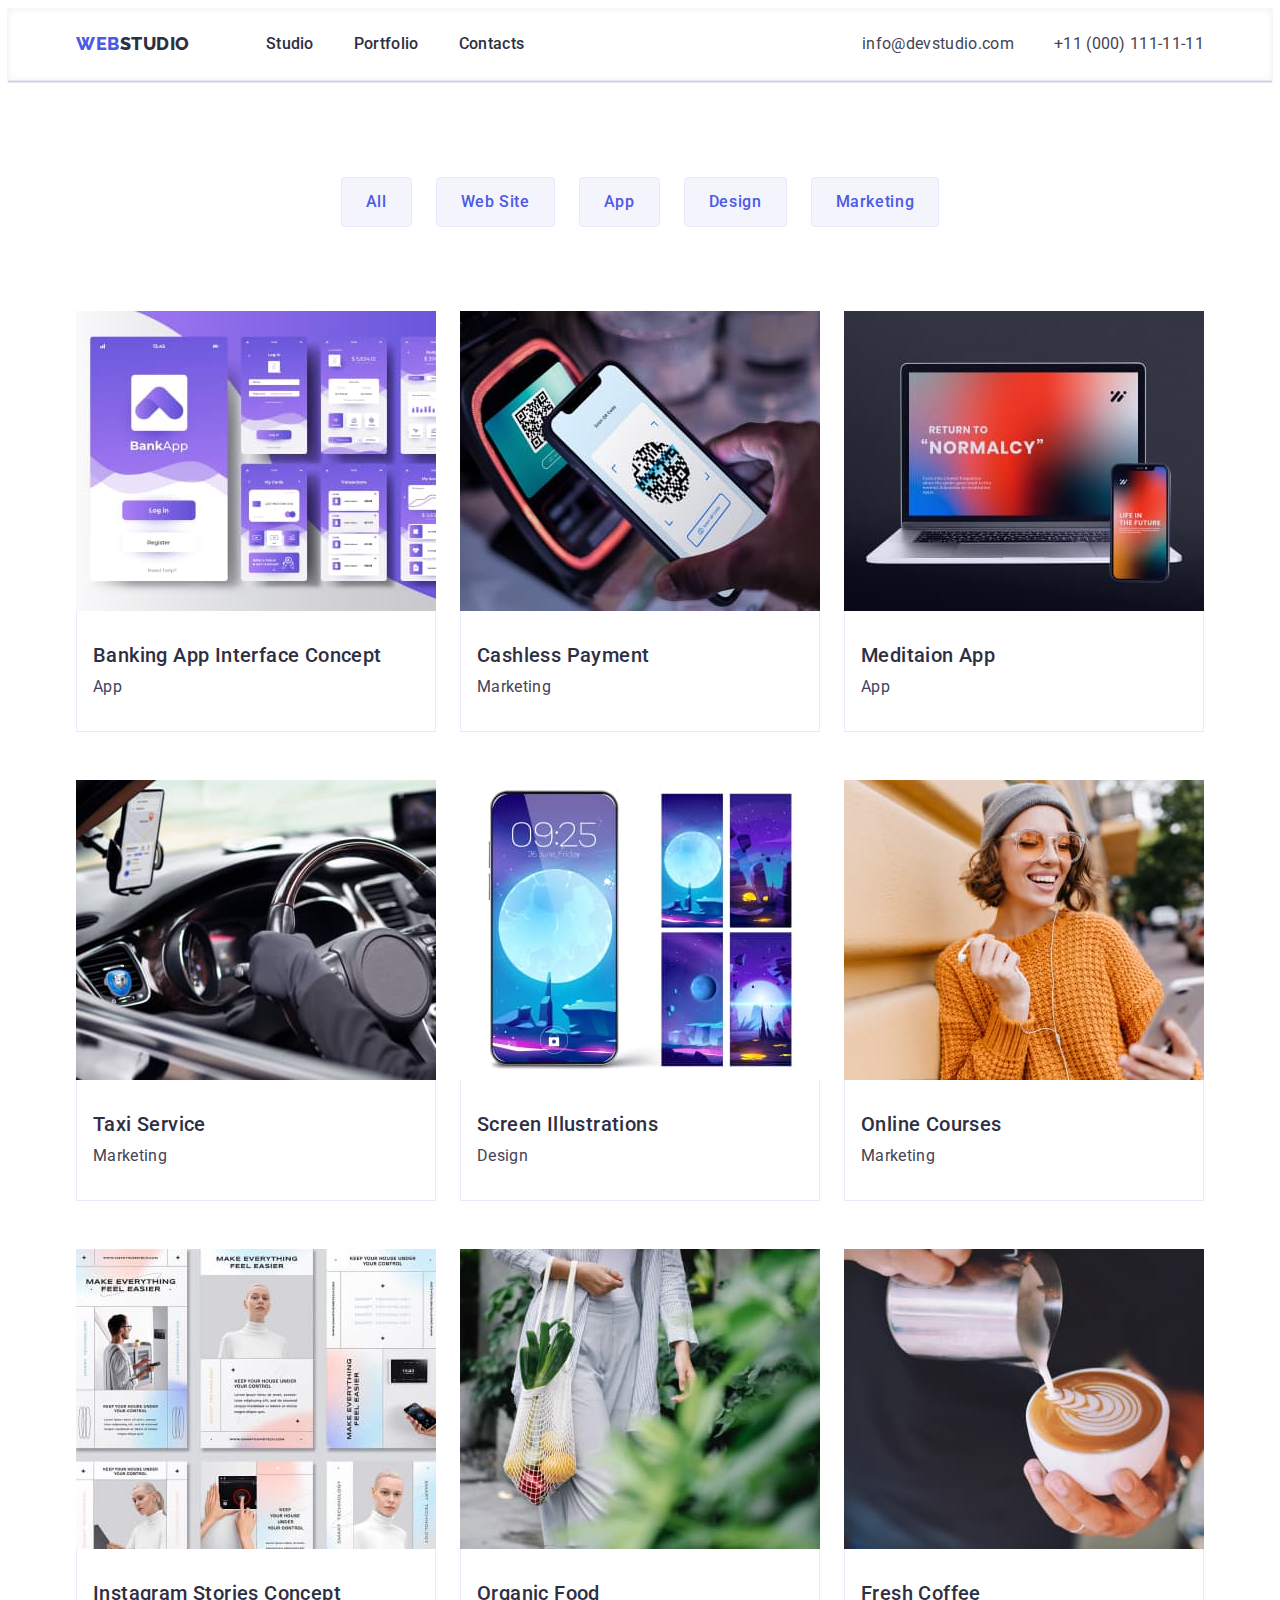
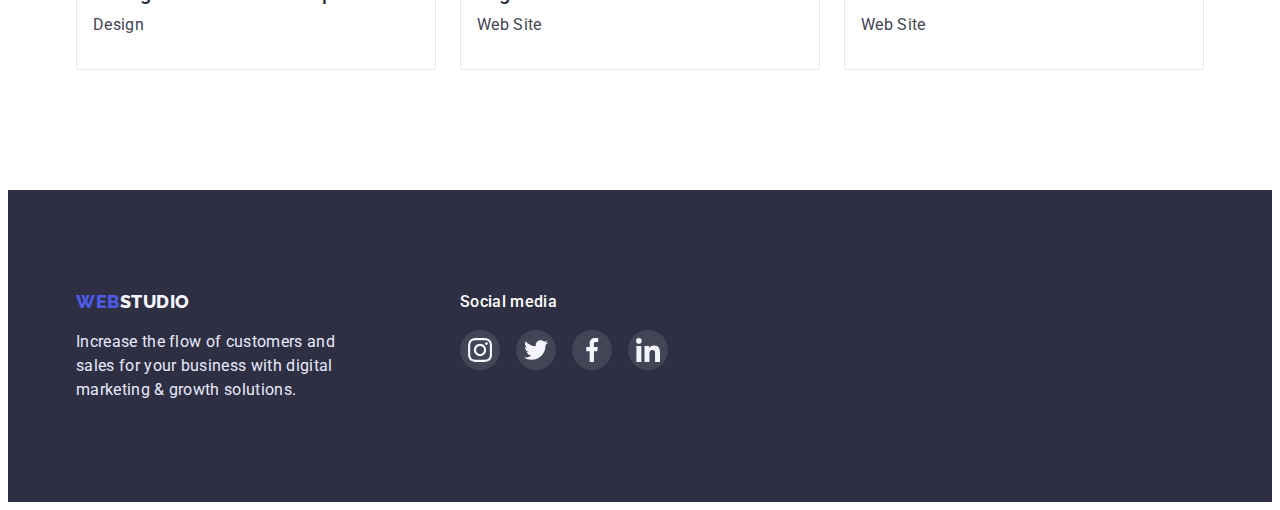
==== portfolio.html @ 464c11f9 "Initial commit" ====
<!DOCTYPE html>
<html lang="en">
<head>
    <meta charset="UTF-8">
    <meta http-equiv="X-UA-Compatible" content="IE=edge">
    <meta name="viewport" content="width=device-width, initial-scale=1.0">
    <title>Document</title>
    <link href="https://fonts.googleapis.com/css2?family=Raleway:wght@800&family=Roboto:wght@400;500;700;900&display=swap" rel="stylesheet">
    <link rel="stylesheet" 
     href="https://cdnjs.cloudflare.com/ajax/libs/modern-normalize/1.1.0/modern-normalize.min.css" 
     integrity="sha512-wpPYUAdjBVSE4KJnH1VR1HeZfpl1ub8YT/NKx4PuQ5NmX2tKuGu6U/JRp5y+Y8XG2tV+wKQpNHVUX03MfMFn9Q==" 
     crossorigin="anonymous" 
     referrerpolicy="no-referrer" />
    <link rel="stylesheet" href="./css/styles.css"/>

</head>
<body>
<!--Шапка-->
<header class="page-header">
   <div class="container main-header">

 <nav class="main-header" class="link">
    <a href="./portfolio.html" class="logo"><span class="accent">Web</span>Studio</a>
    <ul class="site-nav list">
      <li class="item"><a class="nav-link" href="./index.html">Studio</a></li>
      <li class="item"><a class="nav-link" href="Portfolio">Portfolio</a></li> 
      <li class="item"><a class="nav-link" href="Contacts">Contacts</a></li>
    </ul>
</nav>
<address class="address-link"> 
   <ul class="contact-link list">
        <li class="item"> <a href="mailto:info@devstudio.com" class="contact-link">info@devstudio.com</a> </li>
        <li class="item"> <a href="tel:+11(000)1111111" class="contact-link">+11 (000) 111-11-11</a> </li>
      </ul>
   </address>
   </div>
</header>
<main>
    
                      <!--Кнопки-ЗАГОЛОВОК-->

<section class="portfolio"> <h1 class="visually-hidden">Список послуг</h1>
<div class="container">
<ul class="buttons list">
    <li class="center-button"><button type="button" class="link-button">All</button></li> 
    <li class="center-button"><button type="button" class="link-button">Web Site</button></li>
    <li class="center-button"><button type="button" class="link-button">App</button></li>
    <li class="center-button"><button type="button" class="link-button">Design</button></li>
    <li class="center-button"><button type="button" class="link-button">Marketing</button></li>
</ul>




                      <!--Головне-->
    
            
   <ul class="flex-container list">
     <li class="flex-element">
        <a class="portfolio-link link" href=""><img src="./images/portfolio/img(1).jpg" alt="кар" width="360">
         
      <div class="pecture-portfolio">
         <h2 class="section-title">Banking App Interface Concept</h2>
          <p class="section-text">App</p>
      </div>
        </a>
    </li>
     <li class="flex-element"> 
        <a class="portfolio-link link" href=""><img src="./images/portfolio/img(2).jpg" alt="диз" width="360">
       
      <div class="pecture-portfolio">
         <h2 class="section-title">Cashless Payment</h2>
        <p class="section-text">Marketing</p>
      </div>
        </a>
    </li>
    <li class="flex-element"> 
        <a class="portfolio-link link" href=""><img src="./images/portfolio/img(3).jpg" alt="дод" width="360"> 
       
      <div class="pecture-portfolio">
         <h2 class="section-title">Meditaion App</h2>
        <p class="section-text">App</p>
      </div>
        </a>
    </li>
     <li class="flex-element"> 
        <a class="portfolio-link link" href=""><img src="./images/portfolio/img(4).jpg" alt="мар" width="360">
       
      <div class="pecture-portfolio">
         <h2 class="section-title">Taxi Service</h2>
        <p class="section-text">Marketing</p>
      </div>
        </a>
     </li>
     <li class="flex-element">
        <a class="portfolio-link link" href=""><img src="./images/portfolio/img(5).jpg" alt="дод" width="360">
       
      <div class="pecture-portfolio">
         <h2 class="section-title">Screen Illustrations</h2>
        <p class="section-text">Design</p>
      </div>
        </a>
     </li>
     <li class="flex-element">
       <a class="portfolio-link link" href=""><img src="./images/portfolio/img(6).jpg" alt="веб" width="360">
        
      <div class="pecture-portfolio">
         <h2 class="section-title">Online Courses</h2>
        <p class="section-text">Marketing</p>
      </div>
        </a>
     </li>
     <li class="flex-element">
        <a class="portfolio-link link" href=""><img src="./images/portfolio/img(7).jpg" alt="диз" width="360">
       
      <div class="pecture-portfolio">
         <h2 class="section-title">Instagram Stories Concept</h2>
        <p class="section-text">Design</p>
      </div>
        </a>
     </li>
     <li class="flex-element">
        <a class="portfolio-link link" href=""><img src="./images/portfolio/img(8).jpg" alt="мар" width="360">
        
      <div class="pecture-portfolio">
         <h2 class="section-title">Organic Food</h2>
         <p class="section-text">Web Site</p>
      </div>
      </a>
     </li>
     <li class="flex-element">
      <a class="portfolio-link link" href=""><img src="./images/portfolio/img(9).jpg" alt="дод" width="360">
        
      <div class="pecture-portfolio">
         <h2 class="section-title">Fresh Coffee</h2>
         <p class="section-text">Web Site</p>
      </div>
     </a>
     </li>
   </ul>
</section>
</div>
</main>

<!--Футер--> 
<footer class="footer">
  <div class="foot-tex container">
    <div>
    <a href="./portfolio.html" class="logo"><span class="accent">Web</span><span class="logo-footer">Studio</span></a>
    <p class="footer-text">Increase the flow of customers and sales for your business with digital marketing 
        & growth solutions.</p>
      </div>

      <div class="container-footer">
        <p class="text-socials">Social media</p>
        <ul class="socials-list-footer">
            <li class="socials-footer">
                <a class="socials-link-footer" href="">
                    <svg class="icon-footer">
                        <use href="./images/icons.svg#icon-instagramf"></use>
                    </svg>
                </a>
            </li>
            <li class="socials-footer">
                <a class="socials-link-footer" href="">
                    <svg class="icon-footer">
                        <use href="./images/icons.svg#icon-twitterf"></use>
                    </svg>
                </a>
            </li>
            <li class="socials-footer">
                <a class="socials-link-footer" href="">
                    <svg class="icon-footer">
                        <use href="./images/icons.svg#icon-facebookf"></use>
                    </svg>
                </a>
            </li>
            <li class="socials-footer">
                <a class="socials-link-footer" href="">
                    <svg class="icon-footer">
                        <use href="./images/icons.svg#icon-linkedif"></use>
                    </svg>
                </a>
            </li>
        </ul>
      </div>

</footer>
</body>
</html>
---- css/styles.css ----
/* Стилі для STUDIO*/

/* колір основного тексту  #434455 */
/* колір другорядного тексту #2E2F42 */
/* білий текст #FFFFFF */
/* акцент #4D5AE5 */
/* колір фону макету там де контакти #FFFFFF */
/* колір фону #F4F4FD */
/* колір фону там де кнопка/футер #2E2F42 */
/* другорядний колір фону макету/фотокартки #F4F4FD */
/* лого #F4F4FD */
/* лого #4D5AE5 */
/* лого #2E2F42 */
/* text-footer*/
/* customers-color */
/* колір основного тексту #2E2F42 */
/* колір другорядного тексту #434455 */
/* колір фону макету #FFFFFF */
/* footer #2E2F42 */  
/* білий текст #E7E9FC */
/* logo #F4F4FD */
/* кнопка активна #404BBF */
/* неактивна кнопка #4D5AE5 */
:root {
    --primary-text-color: #434455;
    --title-text-color: #2E2F42;
    --accent-color: #4D5AE5;
    --text-white-color: #FFFFFF;
    --secondary-fond-color: #2E2F42;
    --secondary-color-photocard: #F4F4FD;
    --text-color-footer: #E7E9FC;
    --customers-color: #8E8F99;
    
    --main-color-text: #2E2F42;
    --color-secondary-text: #434455;
    --color-maket: #FFFFFF;
    --color-footer: #2E2F42;
    --color-button-active: #404BBF;
}

img{
    display: block;
    max-width: 100%;
    height: auto;
}

* {box-sizing: border-box;
}




.list {
    padding: 0; 
    margin: 0;  
    list-style: none;
   }



p,
h1,
h2,
h3,
h4,
ul {
 margin-top: 0;
 margin-bottom: 0;
}


.page-header {
    border-bottom: 1px solid #e7e9fc;
    box-shadow: inset 0px 1px 6px 0px rgba(46, 47, 66, 0.08), 
                      0px 1px 1px 0px rgba(46, 47, 66, 0.16),
                      0px 2px 1px 0px  rgba(46, 47, 66, 0.08);
}

.main-header {
    display: flex;
    align-items: center;
}





.container {
   margin-left: auto;
    margin-right: auto;
    width: 1158px;
    padding-left: 15px;
    padding-right: 15px;
     }
  


body {
font-size: 16px;   
background-color: var(--text-white-color);
color: var(--secondary-fond-color);
font-family: Roboto, sans-serif;
}

/* logo */

.logo {
    font-family: 'Raleway';
    font-weight: 800;
    font-size: 18px;
    line-height: 1.33;
    letter-spacing: 0.03em;
    text-transform: uppercase;
    color:var(--title-text-color); 
    text-decoration: none; 
    margin-right: 76px;
    }


/* nav-link*/
.nav-link .curent{
    color: #404BBF;
}
.current::after {

    content: "";
    position: absolute;
    display: block;
    left: 0;
    bottom: -1px;
    height: 4px;
    width: 100%;
    border-radius: 2px;
    background-color: #404BBF;
}

.nav-link{

    font-weight: 500;
    line-height: 1.5;
    letter-spacing: 0.02em;
    color: var(--secondary-fond-color);
    text-decoration: none;
    display: flex;
    padding-top: 24px;
    padding-bottom: 24px;
    display: block;
    font-size: 16px;
  }
     .nav-link.curent{
        color: #404BBF;
     }
                

 .site-nav .item{

 }

 .site-nav {         /* в ряд*/
    display: flex; 
    gap: 40px;                       
}


/*.site-nav .item:last-child { 
    margin-right: 0;
    } */

 .site-nav li {
      /* відстань між ними*/
        }

  /* .site-nav .item:not(:last-child) {
    margin-right: 40px; }   */
     
  
   .site-nav  .item + .item {

   }



   .contact-link .item + .item {
    margin-left: 40px;
   }


   .photo-card{
    display: flex;
    gap: 24px;
   }

   .work-card{
   display: flex;
   gap: 24px;
    }

    












    .nav-link:hover{
     color:#404BBF;
       }
    .nav-link:focus{
        color:#404BBF;

    }  

/* contact-link */

.contact-link {
    line-height: 1.5;
    letter-spacing: 0.02em;
    color: var(--primary-text-color);
    text-decoration: none;
    display: flex;
    margin-left: auto;
   }

   .address-link{
    display: flex;
    margin-left: auto;
    font-style: normal;
   }



   .contact-link:hover{
   color: #404BBF;
   }
 
   /* Hero */  

   .hero-title {
    font-weight: 700;
    font-size: 56px;
    line-height: 1.07; 
    letter-spacing: 0.02em;
    color: var(--text-white-color);
    max-width: 496px;
    margin: 0 auto;
    } 

   .hero {
    text-align: center;
    margin-top: 0;
   ; 
     
    max-width: 1440px;
    margin-left: auto;
    margin-right: auto;
    padding: 188px 0;
     
    background-image: linear-gradient(
      to right, 
      rgba(46, 47, 66, 0.7), 
      rgba(46, 47, 66, 0.7)
    ),  
     url(../images/people-office\(1\).jpg);
     background-color:var(--title-text-color);
    background-size: cover;
    background-position: center;
    background-repeat: no-repeat;
   }

 
   .business{
    width: 1158px;
    margin: 0 auto;
    padding-left: 15px;
    padding-right: 15px;
   }





      /* Button */
   
    .button.primary {
    text-align: center;
    font-size: 16px;
    font-family: Roboto, sans-serif;
    color: var(--text-white-color);
    background-color: var(--accent-color);
    border-radius: 4px;
    padding: 16px 32px;
    border: 1px solid transparent;
    margin-top: 48px;
    box-shadow: 0px 4px 4px rgba(0, 0, 0, 0.15); 
    line-height: 1.5;
    letter-spacing: 0.04em;
    cursor: pointer;
    font-weight: 500;
    }
   

.button.primary:hover,
.button.primary:focus{
   background-color:#404BBF;
   color: #FFFFFF;
}
    

.buttons{
        display: flex;
        justify-content: center;
        gap: 24px;
}




    
.poitner{
    cursor: pointer;
}




     /* Section */

       

    .strategy{
        display: flex;
        gap: 24px;
    }

.right{
    width: 264px;
}

 
   
   .right::before{
    display: block;
    content:"";
   height: 112px;
   outline: 1px;
   background-color:#F4F4FD;
   border-radius: 4px;
   background-repeat: no-repeat;
   background-position: center;
   margin-bottom: 8px;
 }
 .icon-vector::before{
    background-image: url(../images/group.svg.svg);
 }
.icon-cloc::before{
    background-image: url(../images/clock.svg.svg);
}
.icon-diagram::before{
    background-image: url(../images/diagram.svg.svg);
}
.icon-astronaut::before{
    background-image: url(../images/astronaut.svg.svg);
}




.advantages{
    padding-top: 120px;
    padding-bottom: 120px;
}


.we-doing{
    padding-bottom: 120px;
}


.section-team{
    top: 1548px;
    background:var(--secondary-color-photocard);
    padding-top: 120px;
    padding-bottom: 120px;
     }







    .visually-hidden{

    position: absolute;
    white-space: nowrap;
    width: 1px;
    height: 1px;
    overflow: hidden;
    border: 0;
    padding: 0;
    clip: rect(0 0 0 0);
    clip-path: inset(50%);
    margin: -1px

    }

.section{
padding-top: 120px;
padding-bottom: 120px;
}
  
.section.no-padding{
    padding-top: 0;
    padding-bottom: 0;
}

    .section-text{
    line-height: 1.5;
    letter-spacing: 0.02em;
     color: var(--primary-text-color);   
    }

    .section-title{
        margin-bottom: 8px;
        font-weight: 500;
        font-size: 20px;
        line-height: 1.2;
        letter-spacing: 0.02em;
        text-transform: capitalize;
        color: var(--secondary-fond-color);   
        }

      /* Work-list*/ 

    .work-list{
        margin-top: 0;
        margin-bottom: 72px;
        font-weight: 700;
        font-size: 36px;
        line-height: 1.1;
        text-align: center;
        letter-spacing: 0.02em;
        text-transform: capitalize;
        color: var(--secondary-fond-color);

         }
        

     .section-personnel{
        background-color: #FFFFFF;
        flex-basis: calc((100% - 72px) / 4 );
        border-radius: 0px 0px 4px 4px;

     }


      .letter-staff{
        margin-top: 0;
        margin-bottom: 8px;
        font-weight: 500;
        font-size: 20px;
        line-height: 1.2;
        text-align: center;
        letter-spacing: 0.02em;
        color: var(--secondary-fond-color);
                }
                
        .specialty-section{
        margin-top: 0;
        margin-bottom: 8px;
        font-weight: 400;
        font-size: 16px;
        line-height: 1.5;
        text-align: center;
        letter-spacing: 0.02em;
             }



           .title{
            font-size: 36px;
            line-height: 1.11;
            letter-spacing: 0.02em;
            text-transform: capitalize;
            text-align: center;
            margin-bottom: 72px;
            ;
            color:var(--main-color-text);
           }
              .customers-list{
              font-style: normal;
              letter-spacing: 0.2em;
              color: var(--customers-color);
              list-style: none;
              display: flex;
              gap: 24px;
              justify-content: space-between;
              align-items: center;
              padding-left: 0px;
            } 
           .information-company{
            display: flex;
            align-items: center;
            justify-content: center;
            width: 168px;
            height: 88px;
            border: 1px solid var(--customers-color);
            color: var(--customers-color);
            border-radius: 4px;
           } 
           .information-company:hover,
           .information-company:focus{
           border-color:var(--color-button-active);   
           color:var(--color-button-active);
           }
            
            .icons-company{
            fill:currentColor;
            height: 56px;
            width: 104px;
           }
             
            .customers-item{
            width: 168px;
            height: 88px;
           }     
           .customers{
            padding-top: 120px;
            padding-bottom: 120px;
           }
    
            /* Footer */

           .footer {
            display: flex;
            background-color:var(--color-footer);
            padding: 100px 0px;
             }

            .accent{
                color:var(--accent-color);  
              }

              .logo-footer{
                margin-top: 0;
                color:var(--secondary-color-photocard);
            }

    .footer-text {
        margin-top: 0;
        margin-bottom: 0;
        line-height: 1.5;
        letter-spacing: 0.02em;
        width: 264px;
        height: 72px;
        box-sizing: content-box;  
                color:var(--text-color-footer);
                margin-top: 16px;
                  } 

   /* socials footer */ 
   .text-socials{
    font-size: 16px; 
    line-height: 1.5;
    font-weight: 500;
    letter-spacing: 0.02em;
    color: var(--text-white-color);
    margin-bottom: 16px;
   }
    
   .container-footer{
    width: 208px;
    margin-left: 120px;
   }
   
   .foot-tex{
    display:flex;
   }
              .socials-footer{
                    width: 40px;
                    height: 40px;
                  } 
                  
             .socials-list-footer{
              margin: 0;
              padding: 0;
              display: flex;
              gap: 16px;
              list-style: none;
             }

             .icon-footer{
                width: 24px;
                height: 24px;
                fill:var(--secondary-color-photocard)
             }


             .socials-link-footer{
                display: flex;
                align-items: center;
                justify-content: center;
               width: 100%;
               height: 100%;
               background-color: rgba(255, 255, 255, 0.1);
               border-radius: 50%;
              
             } 
             .socials-link-footer:focus{
                background-color: rgba(49, 208, 170, 1);
             }
             .socials-link-footer:hover{
               background-color: rgba(49, 208, 170, 1);
             }
                
            

    .pecture-bottom  {
        padding-bottom: 32px;
        padding-top: 32px;
        padding-right: 16px;
        padding-left: 16px;
    }           
                
     .pecture-portfolio {
        padding-bottom: 32px;
        padding-top: 32px;
        padding-right: 16px;
        padding-left: 16px;
        border-left: 1px solid #E7E9FC;
        border-right: 1px solid #E7E9FC; 
        border-bottom: 1px solid #E7E9FC;  ;
     }
 
      /* section */
                     
      .team-list{
        margin-left: auto;
        margin-right: auto;
      }

      



       /* Social */
     .socials-list{
        display: flex;
        gap: 24px;
        list-style: none;
        justify-content: center;
        padding-left: 0px;
     }



     .socials-item{
       width: 40px;
       height: 40px;
     }

     .socials-link{
        display:flex;
        align-items: center;
        justify-content: center;
      width: 100%;
      height: 100%;
      background-color: var(--accent-color);
      border-radius: 50%;
     }
      .socials-link:hover {
       background-color:#404BBF;
      }
      .socials-link:focus {
        background-color: #404BBF;
      }

     .socials-icon{
      width: 16px;
      height: 16px;
      fill: var(--secondary-color-photocard);
     }


.link-button{
font-family: Roboto, sans-serif;
font-size: 16px;
font-style: normal;
font-weight: 500;
line-height: 1.5;
letter-spacing: 0.04em;
background-color: #F4F4FD;
color: #4D5AE5;
border-radius: 4px;
padding: 12px 24px;
border: 1px solid #e7e9fc; 
cursor: pointer;

}

.portfolio-link:hover, 
.portfolio-link:focus{
    box-shadow: 0px 1px 6px rgb(46 47 66 / 8%),
                0px 1px 1px rgb(46 47 66 / 16%),
                0px 2px 1px rgb(46 47 66 / 8%);         
    } 
     
    .portfolio-link{
        display: block;
    }    

   .portfolio{
    padding-bottom: 120px;
    padding-top: 96px; 
} 

 
.flex-element:hover {
    box-shadow: 0px 2px 1px 0px rgba(46, 47, 66, 0.08),
                0px 1px 1px 0px rgba(46, 47, 66, 0.16),  
                0px 1px 6px 0px rgba(46, 47, 66, 0.08);
}

.flex-element:focus {
    box-shadow: 0px 2px 1px 0px rgba(46, 47, 66, 0.08),
                0px 1px 1px 0px rgba(46, 47, 66, 0.16),  
                0px 1px 6px 0px rgba(46, 47, 66, 0.08);
}


.flex-container {
display: flex;
padding: 0;
row-gap: 48px;
column-gap: 24px;
flex-wrap: wrap;
margin-top: 84px;
}


 .flex-element{
    color: var(--text-color-footer);
flex-basis: calc((100% - 2 * 24px) / 3 );
} 




.link-button:hover,
.link-button:focus {
    color:var(--color-maket);
    background-color:var(--color-button-active);
    border-color: transparent;
    box-shadow: 0px 3px 1px rgba(0, 0, 0, 0.10),
             0px 2px 1px rgba(0, 0, 0, 0.08),
             0px 2px 2px rgba(0, 0, 0, 0.12);
}


 
.poitner{
    cursor: pointer;
}

.link{
    text-decoration: none;
}
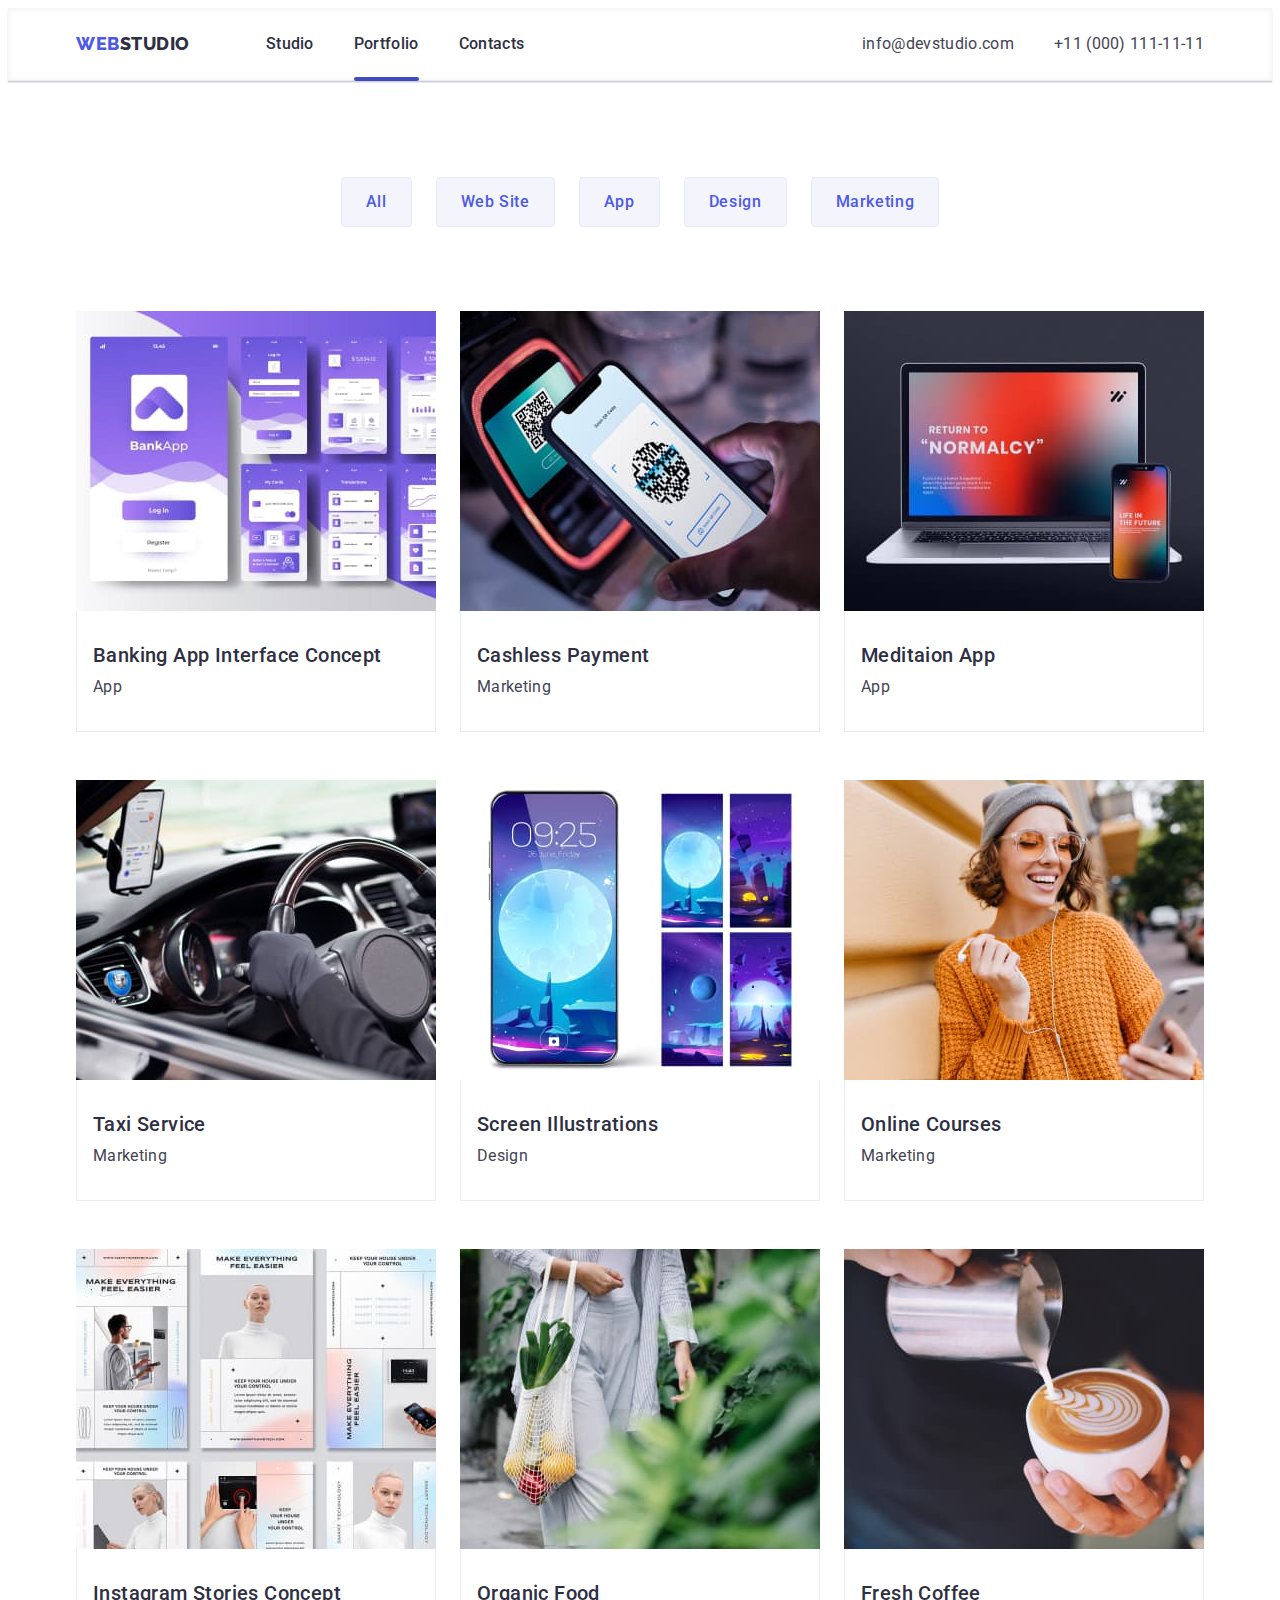
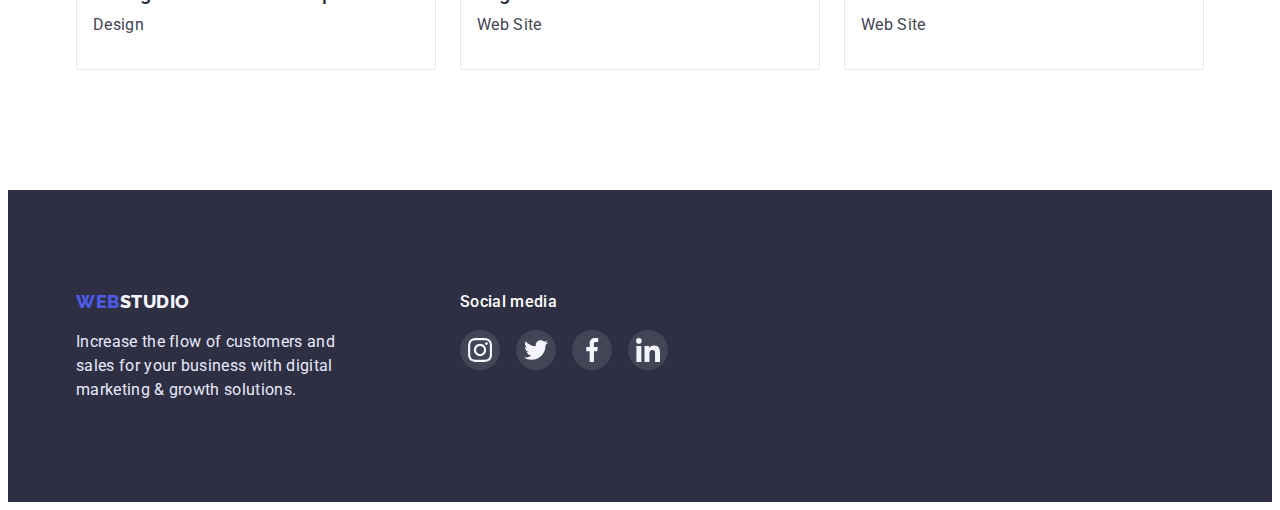
==== commit 57a508be: "28.02" ====
--- a/portfolio.html
+++ b/portfolio.html
@@ -23,7 +23,11 @@
     <a href="./portfolio.html" class="logo"><span class="accent">Web</span>Studio</a>
     <ul class="site-nav list">
       <li class="item"><a class="nav-link" href="./index.html">Studio</a></li>
-      <li class="item"><a class="nav-link" href="Portfolio">Portfolio</a></li> 
+      <li class="item">
+        <a class="nav-link current" href="./portfolio.html">
+          Portfolio
+        </a>
+      </li> 
       <li class="item"><a class="nav-link" href="Contacts">Contacts</a></li>
     </ul>
 </nav>
@@ -57,8 +61,14 @@
             
    <ul class="flex-container list">
      <li class="flex-element">
-        <a class="portfolio-link link" href=""><img src="./images/portfolio/img(1).jpg" alt="кар" width="360">
-         
+        <a class="portfolio-link link" href="">
+      <div class="wrapper">
+          <img src="./images/portfolio/img(1).jpg" alt="кар" width="360">
+           <p class="overlay">14 Stylish and User-Friendly App Design Concepts · Task
+          Manager App ·
+          Calorie Tracker App · Exotic Fruit Ecommerce App ·
+          Cloud Storage App</p>
+      </div>
       <div class="pecture-portfolio">
          <h2 class="section-title">Banking App Interface Concept</h2>
           <p class="section-text">App</p>
@@ -66,8 +76,14 @@
         </a>
     </li>
      <li class="flex-element"> 
-        <a class="portfolio-link link" href=""><img src="./images/portfolio/img(2).jpg" alt="диз" width="360">
-       
+        <a class="portfolio-link link" href="">
+          <div class="wrapper">
+          <img src="./images/portfolio/img(2).jpg" alt="диз" width="360">
+          <p class="overlay">14 Stylish and User-Friendly App Design Concepts · Task
+            Manager App ·
+            Calorie Tracker App · Exotic Fruit Ecommerce App ·
+            Cloud Storage App</p>
+        </div>
       <div class="pecture-portfolio">
          <h2 class="section-title">Cashless Payment</h2>
         <p class="section-text">Marketing</p>
@@ -75,8 +91,14 @@
         </a>
     </li>
     <li class="flex-element"> 
-        <a class="portfolio-link link" href=""><img src="./images/portfolio/img(3).jpg" alt="дод" width="360"> 
-       
+        <a class="portfolio-link link" href="">
+          <div class="wrapper">
+          <img src="./images/portfolio/img(3).jpg" alt="дод" width="360"> 
+          <p class="overlay">14 Stylish and User-Friendly App Design Concepts · Task
+            Manager App ·
+            Calorie Tracker App · Exotic Fruit Ecommerce App ·
+            Cloud Storage App</p>
+          </div> 
       <div class="pecture-portfolio">
          <h2 class="section-title">Meditaion App</h2>
         <p class="section-text">App</p>
@@ -84,8 +106,14 @@
         </a>
     </li>
      <li class="flex-element"> 
-        <a class="portfolio-link link" href=""><img src="./images/portfolio/img(4).jpg" alt="мар" width="360">
-       
+        <a class="portfolio-link link" href="">
+          <div class="wrapper">
+          <img src="./images/portfolio/img(4).jpg" alt="мар" width="360">
+          <p class="overlay">14 Stylish and User-Friendly App Design Concepts · Task
+            Manager App ·
+            Calorie Tracker App · Exotic Fruit Ecommerce App ·
+            Cloud Storage App</p>
+        </div>
       <div class="pecture-portfolio">
          <h2 class="section-title">Taxi Service</h2>
         <p class="section-text">Marketing</p>
@@ -93,7 +121,14 @@
         </a>
      </li>
      <li class="flex-element">
-        <a class="portfolio-link link" href=""><img src="./images/portfolio/img(5).jpg" alt="дод" width="360">
+        <a class="portfolio-link link" href="">
+          <div class="wrapper">
+            <img src="./images/portfolio/img(5).jpg" alt="дод" width="360">
+            <p class="overlay">14 Stylish and User-Friendly App Design Concepts · Task
+              Manager App ·
+              Calorie Tracker App · Exotic Fruit Ecommerce App ·
+              Cloud Storage App</p>
+          </div>
        
       <div class="pecture-portfolio">
          <h2 class="section-title">Screen Illustrations</h2>
@@ -102,8 +137,14 @@
         </a>
      </li>
      <li class="flex-element">
-       <a class="portfolio-link link" href=""><img src="./images/portfolio/img(6).jpg" alt="веб" width="360">
-        
+       <a class="portfolio-link link" href="">
+        <div class="wrapper">
+        <img src="./images/portfolio/img(6).jpg" alt="веб" width="360">
+        <p class="overlay">14 Stylish and User-Friendly App Design Concepts · Task
+          Manager App ·
+          Calorie Tracker App · Exotic Fruit Ecommerce App ·
+          Cloud Storage App</p>
+      </div>
       <div class="pecture-portfolio">
          <h2 class="section-title">Online Courses</h2>
         <p class="section-text">Marketing</p>
@@ -111,8 +152,14 @@
         </a>
      </li>
      <li class="flex-element">
-        <a class="portfolio-link link" href=""><img src="./images/portfolio/img(7).jpg" alt="диз" width="360">
-       
+        <a class="portfolio-link link" href="">
+          <div class="wrapper">
+          <img src="./images/portfolio/img(7).jpg" alt="диз" width="360">
+          <p class="overlay">14 Stylish and User-Friendly App Design Concepts · Task
+            Manager App ·
+            Calorie Tracker App · Exotic Fruit Ecommerce App ·
+            Cloud Storage App</p>
+        </div>
       <div class="pecture-portfolio">
          <h2 class="section-title">Instagram Stories Concept</h2>
         <p class="section-text">Design</p>
@@ -120,8 +167,14 @@
         </a>
      </li>
      <li class="flex-element">
-        <a class="portfolio-link link" href=""><img src="./images/portfolio/img(8).jpg" alt="мар" width="360">
-        
+        <a class="portfolio-link link" href="">
+          <div class="wrapper">
+          <img src="./images/portfolio/img(8).jpg" alt="мар" width="360">
+          <p class="overlay">14 Stylish and User-Friendly App Design Concepts · Task
+            Manager App ·
+            Calorie Tracker App · Exotic Fruit Ecommerce App ·
+            Cloud Storage App</p>
+        </div>
       <div class="pecture-portfolio">
          <h2 class="section-title">Organic Food</h2>
          <p class="section-text">Web Site</p>
@@ -129,8 +182,14 @@
       </a>
      </li>
      <li class="flex-element">
-      <a class="portfolio-link link" href=""><img src="./images/portfolio/img(9).jpg" alt="дод" width="360">
-        
+      <a class="portfolio-link link" href="">
+        <div class="wrapper">
+          <img src="./images/portfolio/img(9).jpg" alt="дод" width="360">
+          <p class="overlay">14 Stylish and User-Friendly App Design Concepts · Task
+            Manager App ·
+            Calorie Tracker App · Exotic Fruit Ecommerce App ·
+            Cloud Storage App</p>
+      </div>  
       <div class="pecture-portfolio">
          <h2 class="section-title">Fresh Coffee</h2>
          <p class="section-text">Web Site</p>
--- a/css/styles.css
+++ b/css/styles.css
@@ -21,6 +21,7 @@
 /* logo #F4F4FD */
 /* кнопка активна #404BBF */
 /* неактивна кнопка #4D5AE5 */
+
 :root {
     --primary-text-color: #434455;
     --title-text-color: #2E2F42;
@@ -36,12 +37,14 @@
     --color-maket: #FFFFFF;
     --color-footer: #2E2F42;
     --color-button-active: #404BBF;
+    --transition: 250ms cubic-bezier(0.4, 0, 0.2, 1);
 }
 
 img{
     display: block;
     max-width: 100%;
     height: auto;
+    object-fit: cover;
 }
 
 * {box-sizing: border-box;
@@ -121,8 +124,7 @@
 .nav-link .curent{
     color: #404BBF;
 }
-.current::after {
-
+    .current::after {
     content: "";
     position: absolute;
     display: block;
@@ -225,6 +227,7 @@
     text-decoration: none;
     display: flex;
     margin-left: auto;
+    transition: color 250ms cubic-bezier(0.4, 0, 0.2, 1);
    }
 
    .address-link{
@@ -302,6 +305,7 @@
     letter-spacing: 0.04em;
     cursor: pointer;
     font-weight: 500;
+    transition:background-color var(--transition)
     }
    
 
@@ -513,6 +517,7 @@
             border: 1px solid var(--customers-color);
             color: var(--customers-color);
             border-radius: 4px;
+            transition: border-color var(--transition), color var(--transition);
            } 
            .information-company:hover,
            .information-company:focus{
@@ -610,6 +615,7 @@
                height: 100%;
                background-color: rgba(255, 255, 255, 0.1);
                border-radius: 50%;
+               transition: box-shadow var(--transition), background-color var(--transition);
               
              } 
              .socials-link-footer:focus{
@@ -673,6 +679,7 @@
       height: 100%;
       background-color: var(--accent-color);
       border-radius: 50%;
+      transition: background-color var(--transition);
      }
       .socials-link:hover {
        background-color:#404BBF;
@@ -701,6 +708,7 @@
 padding: 12px 24px;
 border: 1px solid #e7e9fc; 
 cursor: pointer;
+transition: border var(--transition), background-color var(--transition), color var(--transition), box-shadow var(--transition);
 
 }
 
@@ -711,8 +719,17 @@
                 0px 2px 1px rgb(46 47 66 / 8%);         
     } 
      
+
+.portfolio-link:hover .overlay, 
+.portfolio-link:focus .overlay{
+opacity: 1;
+transform: translate(0, 0);
+}
+
     .portfolio-link{
         display: block;
+    text-decoration: none;
+    transition: box-shadow 250ms var(--transition);
     }    
 
    .portfolio{
@@ -771,57 +788,83 @@
 .link{
     text-decoration: none;
 }
-
-
-
-    
-
-
-
-
-
-
-
-
-
-
-
-
-
-
-
-
-
-
-
-
-
-
-
-
-
-
-
-
-
-
-
-
-
-
-
-
-
-
-
-
-
-
-
-
-
-
-
-
-
-
+.item{
+    position: relative;
+}
+.overlay{
+font-family: "Roboto";
+font-style: normal;
+font-weight: 400;
+font-size: 16px;
+line-height: 1.5;
+letter-spacing: 0.02em;
+position: absolute;
+top: 0;
+left: 0;
+width: 100%;
+height: 100%;
+color: var(--color-maket);
+background-color: var(--color-button-active);
+padding: 40px 32px;
+overflow: auto;
+opacity: 0;
+transform: translate(0, 100%);
+transition: transform var(--transition), opacity var(--transition);
+}
+
+.wrapper {
+    overflow: hidden;
+    position: relative;
+}
+  .wrapper:hover, 
+  .wrapper:focus{
+    transform: translateY(0);
+    opacity: 1;
+  }
+
+
+
+
+
+
+
+
+
+
+
+
+
+
+
+
+
+
+
+
+
+
+
+
+
+
+
+
+
+
+
+
+
+
+
+
+
+
+
+
+
+
+
+
+
+
+
